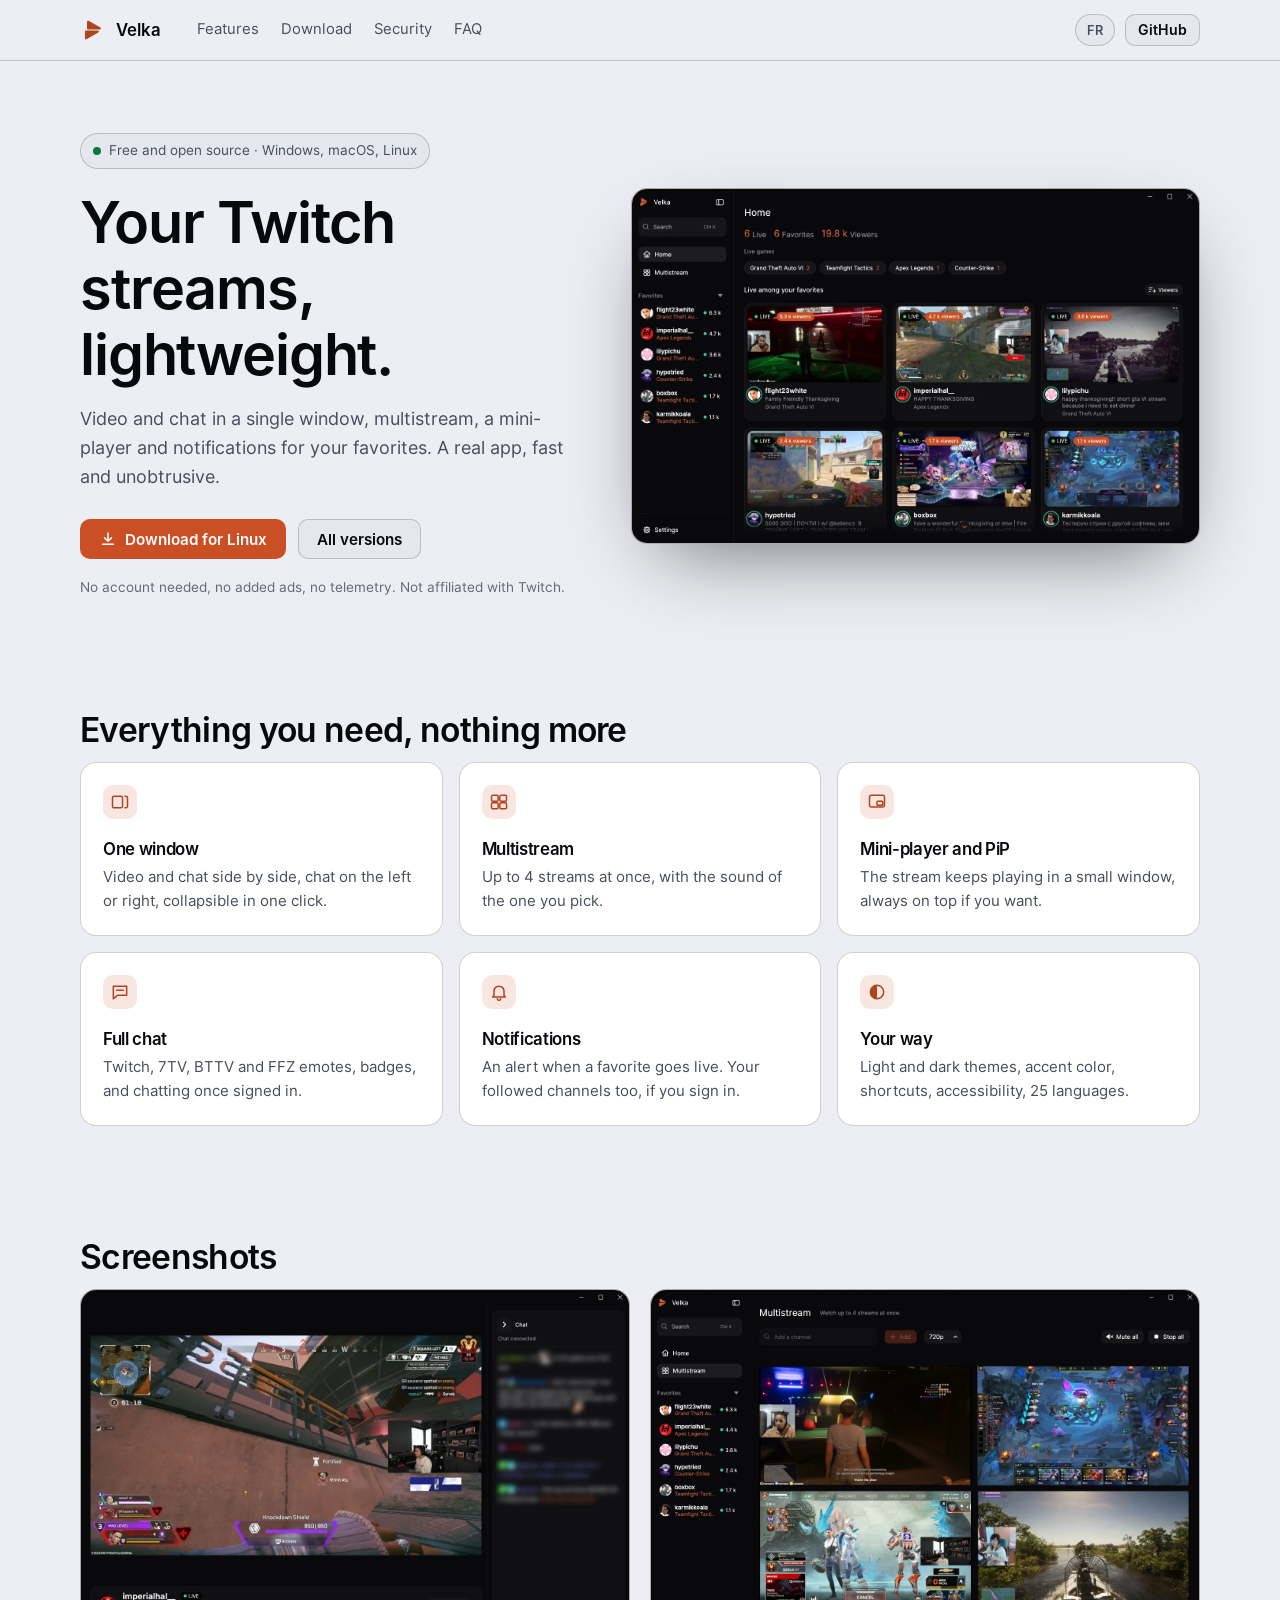
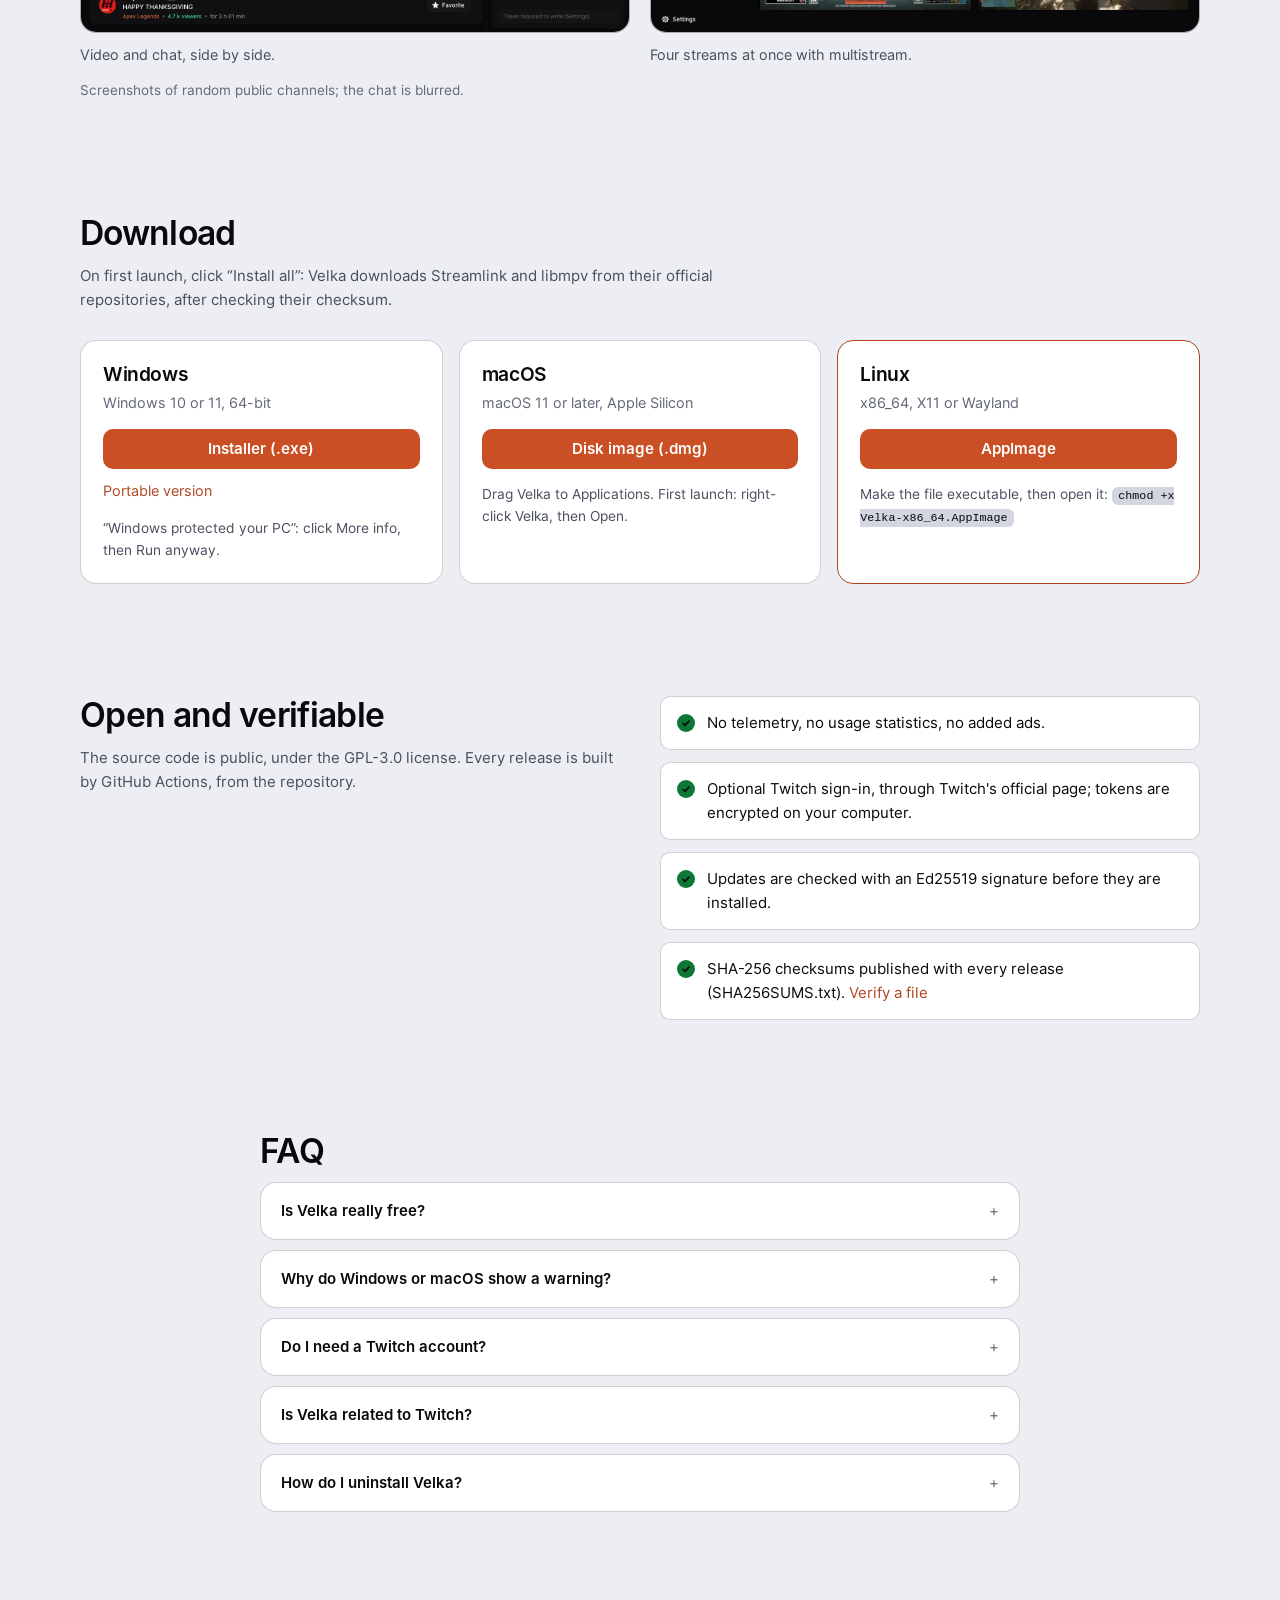
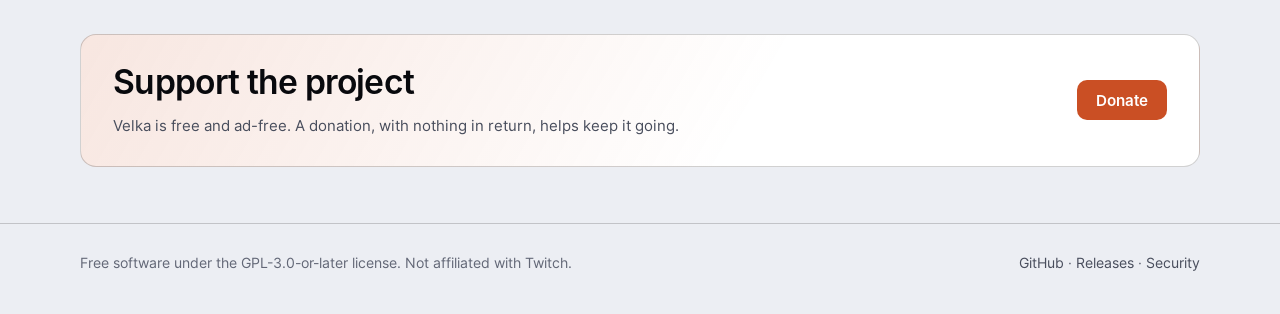
==== site/index.html @ d1357cae "Initial commit" ====
<!doctype html>
<html lang="en">
<head>
  <meta charset="utf-8">
  <meta name="viewport" content="width=device-width, initial-scale=1">
  <title>Velka — a lightweight, free and open-source Twitch player</title>
  <meta name="description" content="Velka: a lightweight Twitch player for Windows, macOS and Linux. Video and chat in one window, multistream, mini-player, notifications. Free and open source.">
  <meta name="color-scheme" content="dark light">
  <meta name="theme-color" content="#09090B">
  <link rel="icon" href="favicon.svg" type="image/svg+xml">
  <link rel="stylesheet" href="style.css">
</head>
<body>
  <a class="skip" href="#contenu" data-i18n="skip">Skip to content</a>

  <header class="top">
    <div class="wrap top-row">
      <a class="brand" href="#" aria-label="Velka">
        <svg class="mark" viewBox="0 0 100 100" aria-hidden="true"><g transform="translate(3 0)"><polygon points="28,18 73.5,44 28,44"/><polygon points="20,56 65.5,56 20,82"/></g></svg>
        <span>Velka</span>
      </a>
      <nav class="nav" aria-label="Navigation">
        <a href="#fonctions" data-i18n="nav.features">Features</a>
        <a href="#installer" data-i18n="nav.install">Download</a>
        <a href="#confiance" data-i18n="nav.trust">Security</a>
        <a href="#faq" data-i18n="nav.faq">FAQ</a>
      </nav>
      <div class="top-actions">
        <button class="pill-btn" id="lang" type="button" aria-label="Français">FR</button>
        <a class="btn btn-secondary btn-sm" href="https://github.com/Keeyzn/velka-app" rel="noopener">GitHub</a>
      </div>
    </div>
  </header>

  <main id="contenu">
    <section class="hero">
      <div class="wrap hero-grid">
        <div class="hero-text">
          <p class="pill"><span class="dot" aria-hidden="true"></span><span data-i18n="hero.badge">Free and open source · Windows, macOS, Linux</span></p>
          <h1 data-i18n="hero.title">Your Twitch streams, lightweight.</h1>
          <p class="lead" data-i18n="hero.lead">Video and chat in a single window, multistream, a mini-player and notifications for your favorites. A real app, fast and unobtrusive.</p>
          <div class="cta">
            <a class="btn btn-primary" id="dl-main" href="#installer" rel="noopener">
              <svg viewBox="0 0 24 24" aria-hidden="true"><path d="M12 4v11m0 0-4.5-4.5M12 15l4.5-4.5M5 19h14"/></svg>
              <span id="dl-main-label" data-i18n="hero.download">Download</span>
            </a>
            <a class="btn btn-secondary" href="#installer" data-i18n="hero.other">All versions</a>
          </div>
          <p class="fine" data-i18n="hero.fine">No account needed, no added ads, no telemetry. Not affiliated with Twitch.</p>
        </div>

        <figure class="shot hero-shot">
          <img src="img/accueil.webp" width="1436" height="896" data-i18n-alt="alt.home"
                 alt="Velka home: live favorites with previews and viewer counts">
        </figure>
      </div>
    </section>

    <section id="fonctions" class="section">
      <div class="wrap">
        <h2 data-i18n="features.title">Everything you need, nothing more</h2>
        <div class="cards">
          <article class="card">
            <svg viewBox="0 0 24 24" aria-hidden="true"><rect x="3" y="5" width="12" height="14" rx="2"/><path d="M18 5h1a2 2 0 0 1 2 2v10a2 2 0 0 1-2 2h-1"/></svg>
            <h3 data-i18n="f1.t">One window</h3>
            <p data-i18n="f1.d">Video and chat side by side, chat on the left or right, collapsible in one click.</p>
          </article>
          <article class="card">
            <svg viewBox="0 0 24 24" aria-hidden="true"><rect x="3" y="4" width="8" height="7" rx="1.5"/><rect x="13" y="4" width="8" height="7" rx="1.5"/><rect x="3" y="13" width="8" height="7" rx="1.5"/><rect x="13" y="13" width="8" height="7" rx="1.5"/></svg>
            <h3 data-i18n="f2.t">Multistream</h3>
            <p data-i18n="f2.d">Up to 4 streams at once, with the sound of the one you pick.</p>
          </article>
          <article class="card">
            <svg viewBox="0 0 24 24" aria-hidden="true"><rect x="3" y="4" width="18" height="14" rx="2"/><rect x="12" y="11" width="7" height="5" rx="1"/></svg>
            <h3 data-i18n="f3.t">Mini-player and PiP</h3>
            <p data-i18n="f3.d">The stream keeps playing in a small window, always on top if you want.</p>
          </article>
          <article class="card">
            <svg viewBox="0 0 24 24" aria-hidden="true"><path d="M4 5h16v11H9l-5 4z"/><path d="M8 10h8"/></svg>
            <h3 data-i18n="f4.t">Full chat</h3>
            <p data-i18n="f4.d">Twitch, 7TV, BTTV and FFZ emotes, badges, and chatting once signed in.</p>
          </article>
          <article class="card">
            <svg viewBox="0 0 24 24" aria-hidden="true"><path d="M6 16V11a6 6 0 1 1 12 0v5l1.5 2h-15z"/><path d="M10 20a2 2 0 0 0 4 0"/></svg>
            <h3 data-i18n="f5.t">Notifications</h3>
            <p data-i18n="f5.d">An alert when a favorite goes live. Your followed channels too, if you sign in.</p>
          </article>
          <article class="card">
            <svg viewBox="0 0 24 24" aria-hidden="true"><circle cx="12" cy="12" r="8"/><path d="M12 4a8 8 0 0 0 0 16z" class="fill"/></svg>
            <h3 data-i18n="f6.t">Your way</h3>
            <p data-i18n="f6.d">Light and dark themes, accent color, shortcuts, accessibility, 25 languages.</p>
          </article>
        </div>
      </div>
    </section>

    <section id="images" class="section">
      <div class="wrap">
        <h2 data-i18n="shots.title">Screenshots</h2>
        <div class="gallery">
          <figure class="shot">
            <img src="img/lecteur.webp" width="1436" height="896" loading="lazy" data-i18n-alt="alt.player"
                 alt="Velka player: the stream video and chat in the same window">
            <figcaption data-i18n="cap.player">Video and chat, side by side.</figcaption>
          </figure>
          <figure class="shot">
            <img src="img/multistream.webp" width="1436" height="896" loading="lazy" data-i18n-alt="alt.multi"
                 alt="Velka multistream: four streams at the same time">
            <figcaption data-i18n="cap.multi">Four streams at once with multistream.</figcaption>
          </figure>
        </div>
        <p class="fine" data-i18n="shots.note">Screenshots of random public channels; the chat is blurred.</p>
      </div>
    </section>

    <section id="installer" class="section">
      <div class="wrap">
        <h2 data-i18n="install.title">Download</h2>
        <p class="sub" data-i18n="install.sub">On first launch, click “Install all”: Velka downloads Streamlink and libmpv from their official repositories, after checking their checksum.</p>
        <div class="cards three">
          <article class="card os" data-os="windows">
            <h3>Windows</h3>
            <p class="req" data-i18n="win.req">Windows 10 or 11, 64-bit</p>
            <a class="btn btn-primary btn-block" href="https://github.com/Keeyzn/velka-app/releases/latest/download/velka-setup.exe" data-i18n="win.btn">Installer (.exe)</a>
            <a class="link" href="https://github.com/Keeyzn/velka-app/releases/latest/download/velka.exe" data-i18n="win.portable">Portable version</a>
            <p class="note" data-i18n="win.note">“Windows protected your PC”: click More info, then Run anyway.</p>
          </article>
          <article class="card os" data-os="mac">
            <h3>macOS</h3>
            <p class="req" data-i18n="mac.req">macOS 11 or later, Apple Silicon</p>
            <a class="btn btn-primary btn-block" href="https://github.com/Keeyzn/velka-app/releases/latest/download/Velka-mac.dmg" data-i18n="mac.btn">Disk image (.dmg)</a>
            <p class="note" data-i18n="mac.note">Drag Velka to Applications. First launch: right-click Velka, then Open.</p>
          </article>
          <article class="card os" data-os="linux">
            <h3>Linux</h3>
            <p class="req" data-i18n="linux.req">x86_64, X11 or Wayland</p>
            <a class="btn btn-primary btn-block" href="https://github.com/Keeyzn/velka-app/releases/latest/download/Velka-x86_64.AppImage" data-i18n="linux.btn">AppImage</a>
            <p class="note"><span data-i18n="linux.note">Make the file executable, then open it:</span> <code>chmod +x Velka-x86_64.AppImage</code></p>
          </article>
        </div>
      </div>
    </section>

    <section id="confiance" class="section">
      <div class="wrap trust">
        <div>
          <h2 data-i18n="trust.title">Open and verifiable</h2>
          <p class="sub" data-i18n="trust.sub">The source code is public, under the GPL-3.0 license. Every release is built by GitHub Actions, from the repository.</p>
        </div>
        <ul class="checks">
          <li data-i18n="t1">No telemetry, no usage statistics, no added ads.</li>
          <li data-i18n="t2">Optional Twitch sign-in, through Twitch's official page; tokens are encrypted on your computer.</li>
          <li data-i18n="t3">Updates are checked with an Ed25519 signature before they are installed.</li>
          <li><span data-i18n="t4">SHA-256 checksums published with every release (SHA256SUMS.txt).</span> <a class="link" href="https://github.com/Keeyzn/velka-app/blob/main/docs/DISTRIBUTION.md" data-i18n="t4.link">Verify a file</a></li>
        </ul>
      </div>
    </section>

    <section id="faq" class="section">
      <div class="wrap narrow">
        <h2 data-i18n="faq.title">FAQ</h2>
        <details class="card faq">
          <summary data-i18n="q1">Is Velka really free?</summary>
          <p data-i18n="a1">Yes, and it will stay free: it is free software. You can support the project if you wish, with nothing in return.</p>
        </details>
        <details class="card faq">
          <summary data-i18n="q2">Why do Windows or macOS show a warning?</summary>
          <p data-i18n="a2">The files are not signed with a paid certificate. You can check their checksum against SHA256SUMS.txt before opening them.</p>
        </details>
        <details class="card faq">
          <summary data-i18n="q3">Do I need a Twitch account?</summary>
          <p data-i18n="a3">No. Signing in is only used to chat and to list your followed channels.</p>
        </details>
        <details class="card faq">
          <summary data-i18n="q4">Is Velka related to Twitch?</summary>
          <p data-i18n="a4">No. Velka is an independent project, not affiliated with Twitch. “Twitch” is a trademark of Twitch Interactive, Inc.</p>
        </details>
        <details class="card faq">
          <summary data-i18n="q5">How do I uninstall Velka?</summary>
          <p data-i18n="a5">Settings, Advanced and System, then “Uninstall”: the app and its data are removed.</p>
        </details>
      </div>
    </section>

    <section class="section">
      <div class="wrap">
        <div class="card support">
          <div>
            <h2 data-i18n="support.title">Support the project</h2>
            <p class="sub" data-i18n="support.sub">Velka is free and ad-free. A donation, with nothing in return, helps keep it going.</p>
          </div>
          <a class="btn btn-primary" href="https://ko-fi.com/velkaapp" rel="noopener" data-i18n="support.btn">Donate</a>
        </div>
      </div>
    </section>
  </main>

  <footer class="foot">
    <div class="wrap foot-row">
      <p><span data-i18n="foot.license">Free software under the GPL-3.0-or-later license.</span> <span data-i18n="foot.aff">Not affiliated with Twitch.</span></p>
      <p>
        <a href="https://github.com/Keeyzn/velka-app" rel="noopener">GitHub</a> ·
        <a href="https://github.com/Keeyzn/velka-app/releases" rel="noopener" data-i18n="foot.releases">Releases</a> ·
        <a href="https://github.com/Keeyzn/velka-app/blob/main/SECURITY.md" rel="noopener" data-i18n="foot.security">Security</a>
      </p>
    </div>
  </footer>

  <script src="main.js"></script>
</body>
</html>
---- site/style.css ----
/* Site de Velka : mêmes couleurs, rayons et police que l'application (src/ui/theme.rs, DESIGN.md). */

@font-face { font-family: "Inter"; src: url("fonts/Inter-Regular.otf") format("opentype"); font-weight: 400; font-display: swap; }
@font-face { font-family: "Inter"; src: url("fonts/Inter-SemiBold.otf") format("opentype"); font-weight: 600; font-display: swap; }

/* Thème « Dark » de l'application (noir, surfaces très proches, bordures hairline). */
:root {
  --bg: #09090b;
  --s1: #101012;
  --s2: #161618;
  --s3: #1d1d20;
  --border: rgb(255 255 255 / 6%);
  --border-hover: rgb(255 255 255 / 12%);
  --text: #fafafa;
  --muted: #8b8b93;
  --faint: #7f7f86;
  --positive: #34d399;
  --negative: #f0525b;
  --accent: #ca4f24;          /* fond des boutons principaux, texte blanc : 4,5:1 */
  --accent-hover: #b6471f;
  --accent-text: #d16640;     /* texte, liens, anneau de focus : ≥ 4,5:1 sur toutes les surfaces */
  --accent-soft: rgb(202 79 36 / 14%);
  --r-card: 16px;
  --r-inner: 10px;
  --btn-h: 40px;
  color-scheme: dark;
}

/* Thème « Clair » de l'application, si le système est en clair. */
@media (prefers-color-scheme: light) {
  :root {
    --bg: #eceef3;
    --s1: #ffffff;
    --s2: #e4e7ee;
    --s3: #d2d6e1;
    --border: rgb(0 0 0 / 18%);
    --border-hover: rgb(0 0 0 / 33%);
    --text: #08090d;
    --muted: #484d5c;
    --faint: #626776;
    --positive: #0d7835;
    --accent-text: #b0451f;
    color-scheme: light;
  }
}

* { box-sizing: border-box; }
html { scroll-behavior: smooth; }
body {
  margin: 0;
  background: var(--bg);
  color: var(--text);
  font: 15px/1.6 "Inter", system-ui, -apple-system, "Segoe UI", sans-serif;
  -webkit-font-smoothing: antialiased;
}
h1, h2, h3 { font-weight: 600; letter-spacing: -0.02em; line-height: 1.15; margin: 0; }
h1 { font-size: clamp(2.4rem, 5.5vw, 3.6rem); }
h2 { font-size: clamp(1.6rem, 3vw, 2.1rem); margin-bottom: 12px; }
h3 { font-size: 1.05rem; margin: 14px 0 6px; }
p { margin: 0; }
a { color: var(--accent-text); text-decoration: none; }
a:hover { text-decoration: underline; }
code { font-family: ui-monospace, "Cascadia Code", Consolas, monospace; font-size: 0.85em; background: var(--s3); padding: 2px 6px; border-radius: 6px; color: var(--text); }
:focus-visible { outline: 2px solid var(--accent-text); outline-offset: 3px; border-radius: 6px; }

.wrap { width: min(1120px, 100% - 40px); margin-inline: auto; }
.narrow { width: min(760px, 100% - 40px); }

.skip { position: absolute; left: 12px; top: -60px; z-index: 10; background: var(--accent); color: #fff; padding: 8px 14px; border-radius: var(--r-inner); }
.skip:focus { top: 12px; }

/* Barre du haut */
.top { position: sticky; top: 0; z-index: 5; background: color-mix(in srgb, var(--bg) 82%, transparent); backdrop-filter: blur(12px); border-bottom: 1px solid var(--border); }
.top-row { display: flex; align-items: center; gap: 24px; height: 60px; }
.brand { display: flex; align-items: center; gap: 10px; color: var(--text); font-weight: 600; font-size: 1.05rem; }
.brand:hover { text-decoration: none; }
.mark { width: 26px; height: 26px; fill: var(--accent-text); stroke: var(--accent-text); stroke-width: 8; stroke-linejoin: round; }
.nav { display: flex; gap: 22px; margin-left: 12px; }
.nav a { color: var(--muted); font-size: 0.93rem; }
.nav a:hover { color: var(--text); text-decoration: none; }
.top-actions { margin-left: auto; display: flex; align-items: center; gap: 10px; }

/* Boutons (BTN_H, rayon interne, un seul accent) */
.btn {
  display: inline-flex; align-items: center; justify-content: center; gap: 8px;
  height: var(--btn-h); padding: 0 18px; border-radius: var(--r-inner);
  font: 600 0.95rem/1 "Inter", system-ui, sans-serif; border: 1px solid transparent; cursor: pointer;
  transition: background-color .15s ease, border-color .15s ease, transform .1s ease;
}
.btn:hover { text-decoration: none; }
.btn:active { transform: translateY(1px); }
.btn svg { width: 18px; height: 18px; fill: none; stroke: currentColor; stroke-width: 2; stroke-linecap: round; stroke-linejoin: round; }
.btn-primary { background: var(--accent); color: #fff; }
.btn-primary:hover { background: var(--accent-hover); }
.btn-secondary { background: var(--s2); color: var(--text); border-color: var(--border); }
.btn-secondary:hover { background: var(--s3); border-color: var(--border-hover); }
.btn-sm { height: 32px; padding: 0 12px; font-size: 0.88rem; }
.btn-block { width: 100%; margin-top: 14px; }
.pill-btn { height: 32px; min-width: 40px; padding: 0 10px; border-radius: 999px; background: var(--s2); color: var(--muted); border: 1px solid var(--border); font: 600 0.8rem "Inter", sans-serif; cursor: pointer; }
.pill-btn:hover { color: var(--text); border-color: var(--border-hover); }

/* Accueil */
.hero { padding: 72px 0 56px; }
.hero-grid { display: grid; grid-template-columns: 1fr 1.15fr; gap: 56px; align-items: center; }
.pill { display: inline-flex; align-items: center; gap: 8px; padding: 6px 12px; border-radius: 999px; background: var(--s2); border: 1px solid var(--border); color: var(--muted); font-size: 0.85rem; margin-bottom: 20px; }
.dot { width: 8px; height: 8px; border-radius: 50%; background: var(--positive); }
.lead { color: var(--muted); font-size: 1.12rem; margin: 18px 0 28px; max-width: 34em; }
.cta { display: flex; flex-wrap: wrap; gap: 12px; }
.fine { color: var(--faint); font-size: 0.85rem; margin-top: 18px; }

/* Captures d'écran de l'application */
.shot { margin: 0; }
.shot img { display: block; width: 100%; height: auto; border-radius: var(--r-card); border: 1px solid var(--border-hover); background: var(--s1); }
.hero-shot img { box-shadow: 0 30px 80px -30px rgb(0 0 0 / 60%); }
.shot figcaption { color: var(--muted); font-size: 0.9rem; margin-top: 10px; }
.gallery { display: grid; grid-template-columns: 1fr 1fr; gap: 20px; margin-top: 8px; }
#images .fine { margin-top: 14px; }

/* Sections et cartes (rayon 16, surface-1, bordure hairline) */
.section { padding: 56px 0; }
.sub { color: var(--muted); max-width: 46em; margin-bottom: 28px; }
.cards { display: grid; grid-template-columns: repeat(3, 1fr); gap: 16px; }
.card { background: var(--s1); border: 1px solid var(--border); border-radius: var(--r-card); padding: 22px; transition: border-color .15s ease; }
.card:hover { border-color: var(--border-hover); }
.card > svg { width: 34px; height: 34px; padding: 7px; border-radius: var(--r-inner); background: var(--accent-soft); fill: none; stroke: var(--accent-text); stroke-width: 1.8; stroke-linecap: round; stroke-linejoin: round; }
.card > svg .fill { fill: var(--accent-text); stroke: none; }
.card p { color: var(--muted); }
.os h3 { margin-top: 0; font-size: 1.2rem; }
.os .req { color: var(--faint); font-size: 0.9rem; }
.os .link { display: inline-block; margin-top: 10px; font-size: 0.9rem; }
.os .note { margin-top: 14px; font-size: 0.86rem; }
.os.mine { border-color: var(--accent-text); }

.trust { display: grid; grid-template-columns: 1fr 1fr; gap: 40px; align-items: start; }
.checks { list-style: none; margin: 0; padding: 0; display: grid; gap: 12px; }
.checks li { position: relative; padding: 14px 16px 14px 46px; background: var(--s1); border: 1px solid var(--border); border-radius: var(--r-inner); color: var(--text); }
.checks li::before { content: ""; position: absolute; left: 16px; top: 17px; width: 18px; height: 18px; border-radius: 50%; background: var(--positive) url("data:image/svg+xml,%3Csvg xmlns='http://www.w3.org/2000/svg' viewBox='0 0 16 16'%3E%3Cpath d='M4 8.5l2.6 2.6L12 5.5' stroke='%2309090b' stroke-width='2.2' fill='none' stroke-linecap='round' stroke-linejoin='round'/%3E%3C/svg%3E") center/12px no-repeat; }

.faq { padding: 0; margin-bottom: 10px; }
.faq summary { cursor: pointer; padding: 16px 20px; font-weight: 600; list-style: none; display: flex; justify-content: space-between; gap: 16px; }
.faq summary::-webkit-details-marker { display: none; }
.faq summary::after { content: "+"; color: var(--faint); font-weight: 400; transition: transform .15s ease; }
.faq[open] summary::after { transform: rotate(45deg); }
.faq p { padding: 0 20px 18px; }

.support { display: flex; align-items: center; justify-content: space-between; gap: 24px; padding: 28px 32px; background: linear-gradient(120deg, var(--accent-soft), transparent 60%), var(--s1); }
.support .sub { margin-bottom: 0; }

.foot { border-top: 1px solid var(--border); padding: 28px 0 40px; color: var(--faint); font-size: 0.88rem; }
.foot-row { display: flex; justify-content: space-between; gap: 16px; flex-wrap: wrap; }
.foot a { color: var(--muted); }

/* Petits écrans */
@media (max-width: 900px) {
  .hero-grid, .trust { grid-template-columns: 1fr; }
  .cards, .cards.three { grid-template-columns: 1fr 1fr; }
  .nav { display: none; }
}
@media (max-width: 620px) {
  .cards, .cards.three { grid-template-columns: 1fr; }
  .gallery { grid-template-columns: 1fr; }
  .support { flex-direction: column; align-items: flex-start; }
}

/* Animations réduites (comme le réglage de l'application) */
@media (prefers-reduced-motion: reduce) {
  html { scroll-behavior: auto; }
  *, *::before, *::after { animation: none !important; transition: none !important; }
}
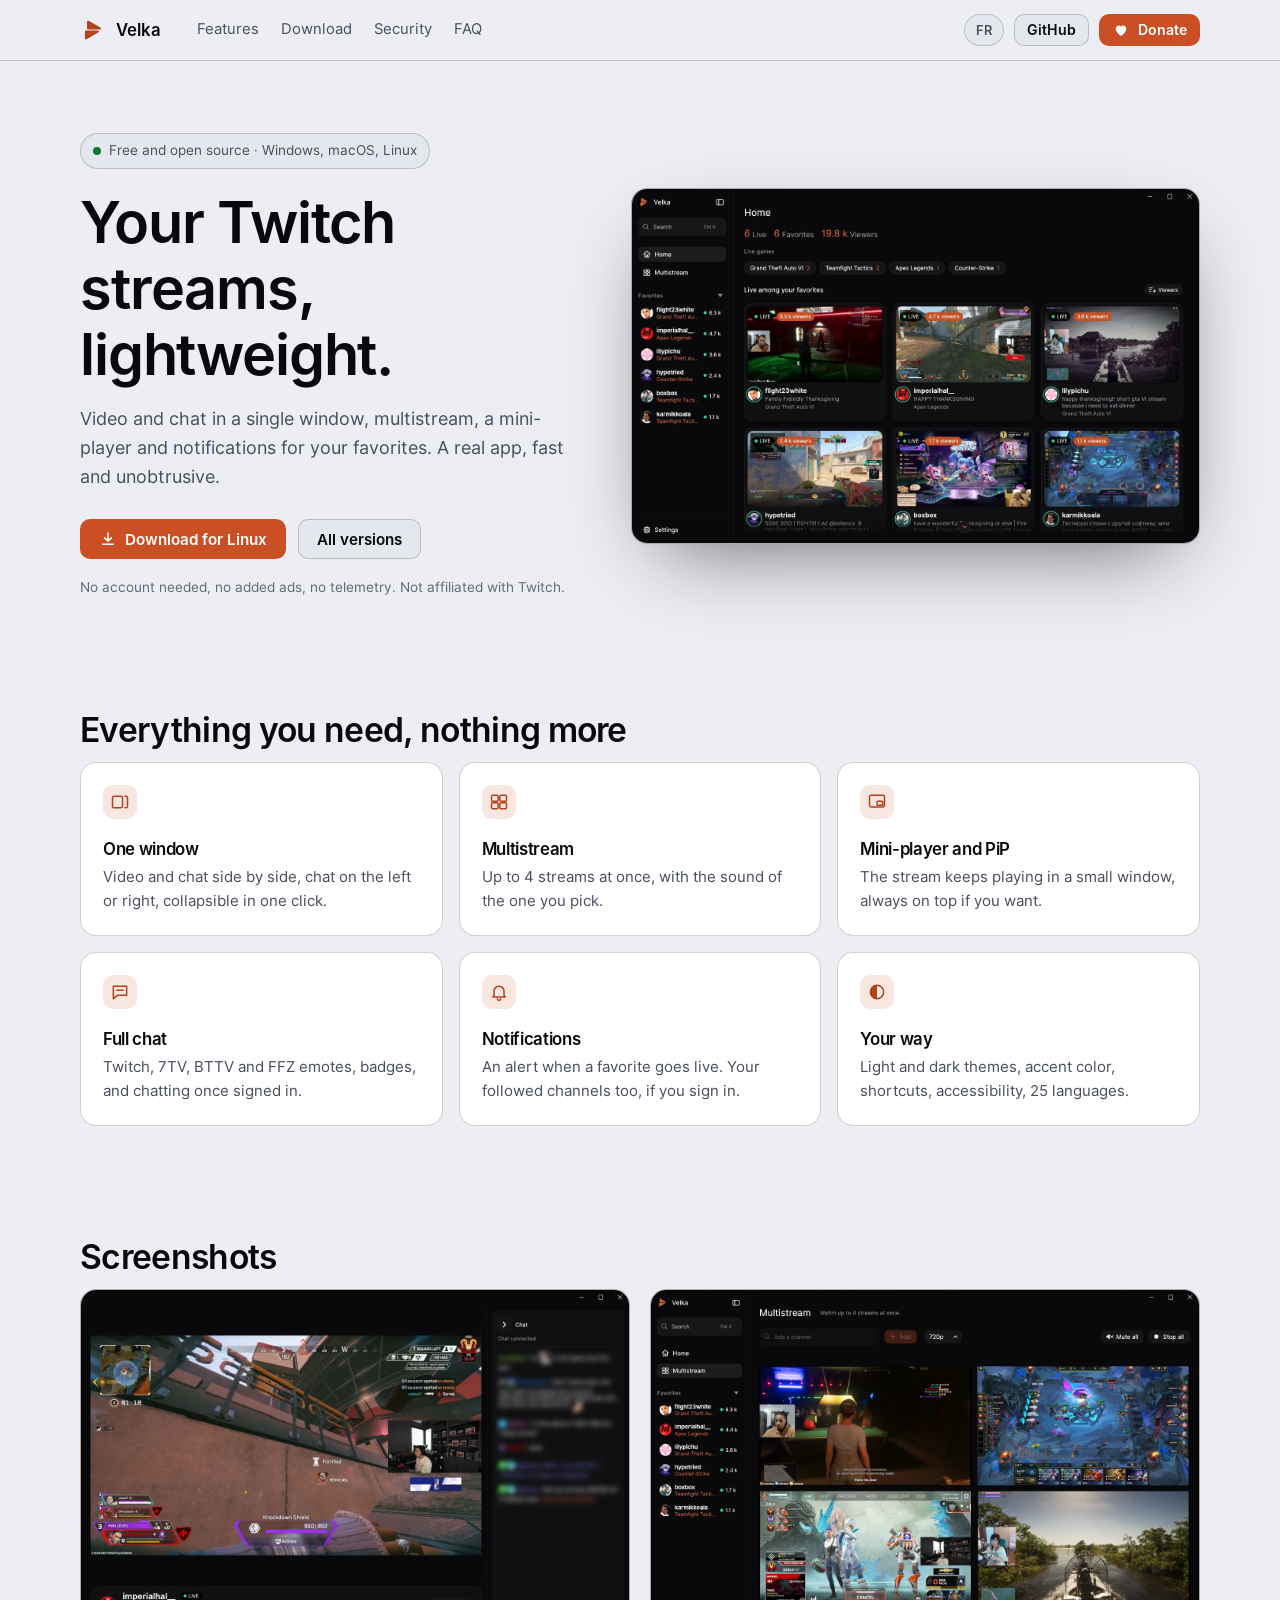
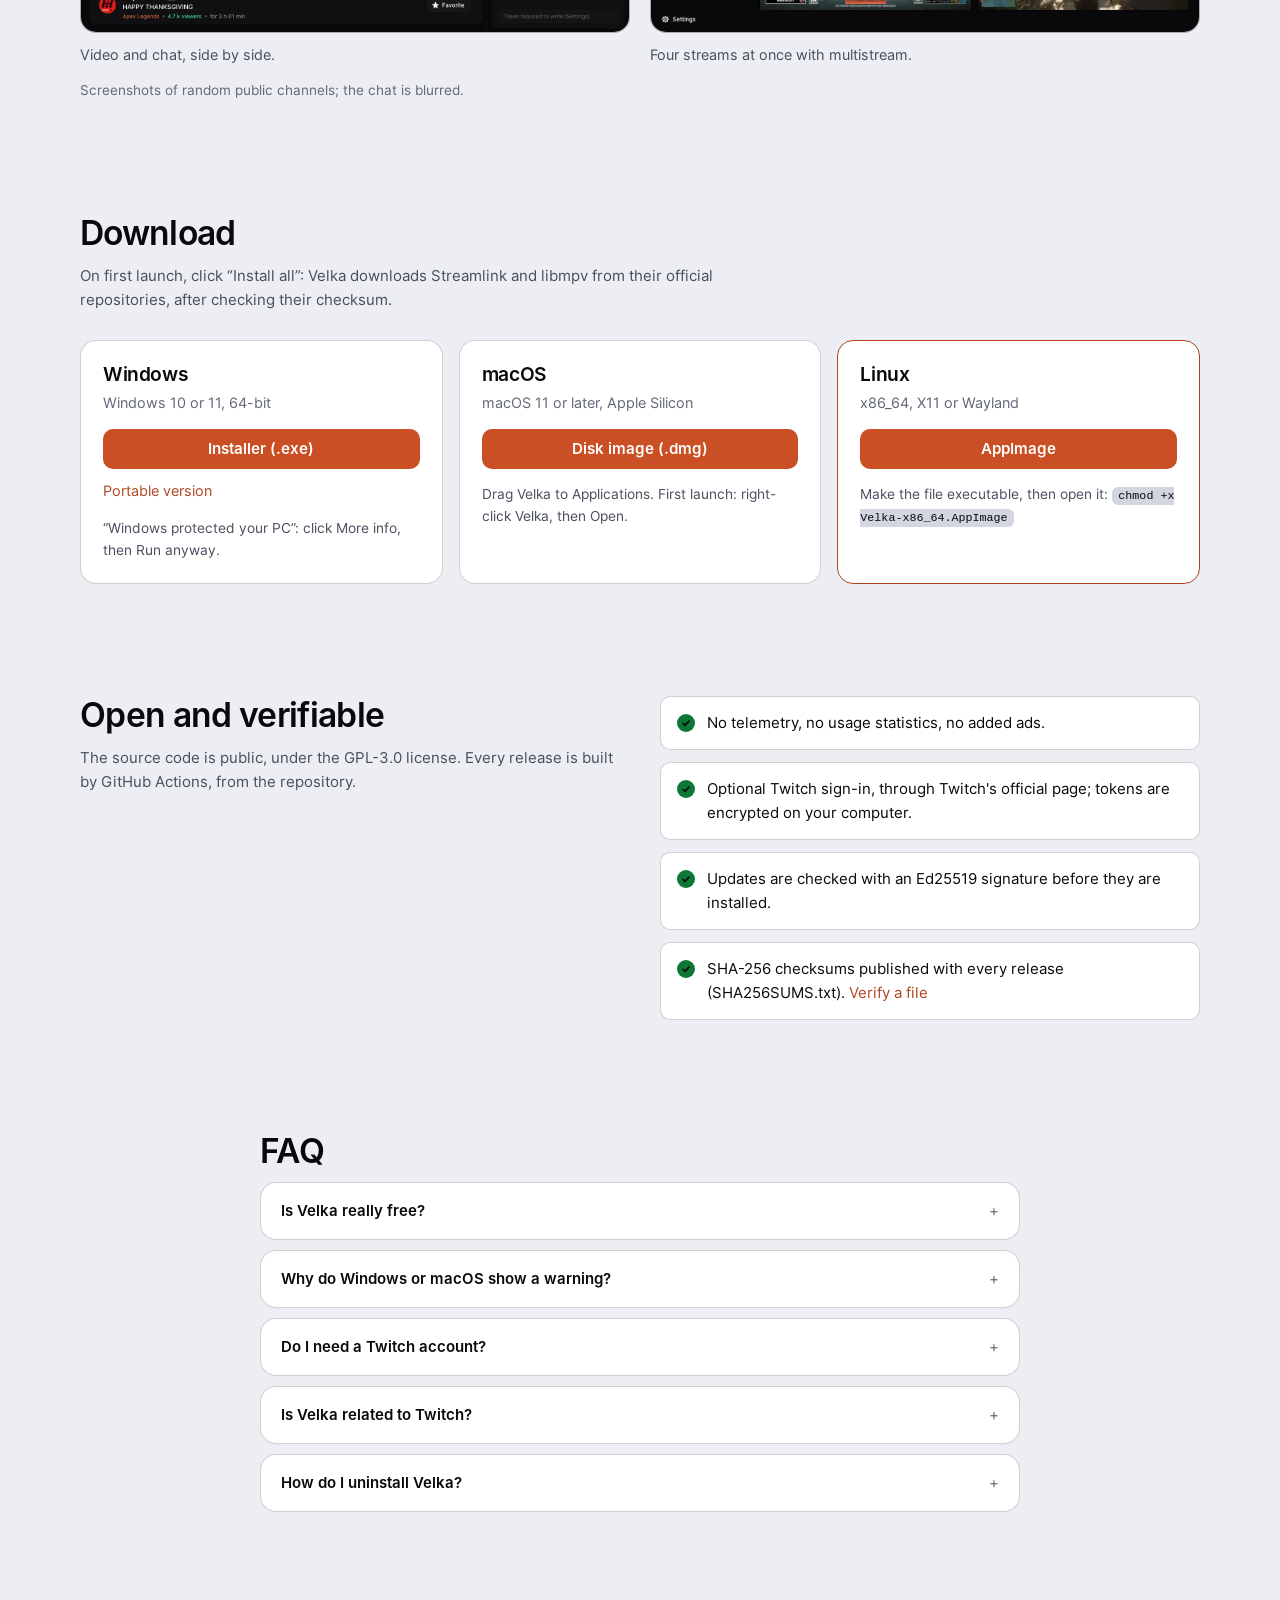
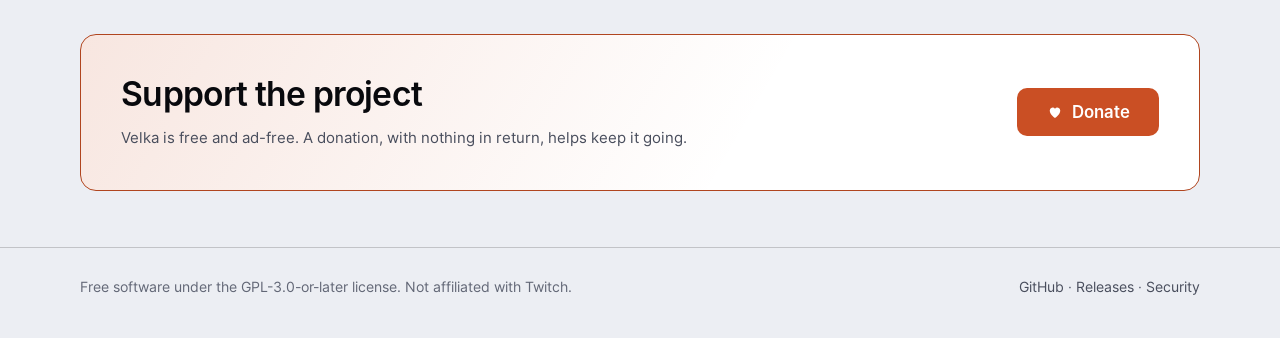
==== commit 9f8ed925: "Site : bouton de don dans l'en-tête, bloc de soutien mis en avant" ====
--- a/site/index.html
+++ b/site/index.html
@@ -28,6 +28,7 @@
       <div class="top-actions">
         <button class="pill-btn" id="lang" type="button" aria-label="Français">FR</button>
         <a class="btn btn-secondary btn-sm" href="https://github.com/Keeyzn/velka-app" rel="noopener">GitHub</a>
+        <a class="btn btn-donate btn-sm" href="https://ko-fi.com/velkaapp" rel="noopener"><svg viewBox="0 0 24 24" aria-hidden="true"><path d="M12 20s-7-4.4-7-10a4 4 0 0 1 7-2.5A4 4 0 0 1 19 10c0 5.6-7 10-7 10z"/></svg><span data-i18n="support.btn">Donate</span></a>
       </div>
     </div>
   </header>
@@ -189,7 +190,7 @@
             <h2 data-i18n="support.title">Support the project</h2>
             <p class="sub" data-i18n="support.sub">Velka is free and ad-free. A donation, with nothing in return, helps keep it going.</p>
           </div>
-          <a class="btn btn-primary" href="https://ko-fi.com/velkaapp" rel="noopener" data-i18n="support.btn">Donate</a>
+          <a class="btn btn-donate btn-lg" href="https://ko-fi.com/velkaapp" rel="noopener"><svg viewBox="0 0 24 24" aria-hidden="true"><path d="M12 20s-7-4.4-7-10a4 4 0 0 1 7-2.5A4 4 0 0 1 19 10c0 5.6-7 10-7 10z"/></svg><span data-i18n="support.btn">Donate</span></a>
         </div>
       </div>
     </section>
--- a/site/style.css
+++ b/site/style.css
@@ -94,6 +94,10 @@
 .btn-primary:hover { background: var(--accent-hover); }
 .btn-secondary { background: var(--s2); color: var(--text); border-color: var(--border); }
 .btn-secondary:hover { background: var(--s3); border-color: var(--border-hover); }
+.btn-donate { background: var(--accent); color: #fff; }
+.btn-donate:hover { background: var(--accent-hover); }
+.btn-donate svg { fill: currentColor; stroke: none; }
+.btn-lg { height: 48px; padding: 0 28px; font-size: 1.05rem; }
 .btn-sm { height: 32px; padding: 0 12px; font-size: 0.88rem; }
 .btn-block { width: 100%; margin-top: 14px; }
 .pill-btn { height: 32px; min-width: 40px; padding: 0 10px; border-radius: 999px; background: var(--s2); color: var(--muted); border: 1px solid var(--border); font: 600 0.8rem "Inter", sans-serif; cursor: pointer; }
@@ -143,7 +147,7 @@
 .faq[open] summary::after { transform: rotate(45deg); }
 .faq p { padding: 0 20px 18px; }
 
-.support { display: flex; align-items: center; justify-content: space-between; gap: 24px; padding: 28px 32px; background: linear-gradient(120deg, var(--accent-soft), transparent 60%), var(--s1); }
+.support { display: flex; align-items: center; justify-content: space-between; gap: 24px; padding: 40px; border-color: var(--accent-text); background: linear-gradient(120deg, var(--accent-soft), transparent 60%), var(--s1); }
 .support .sub { margin-bottom: 0; }
 
 .foot { border-top: 1px solid var(--border); padding: 28px 0 40px; color: var(--faint); font-size: 0.88rem; }
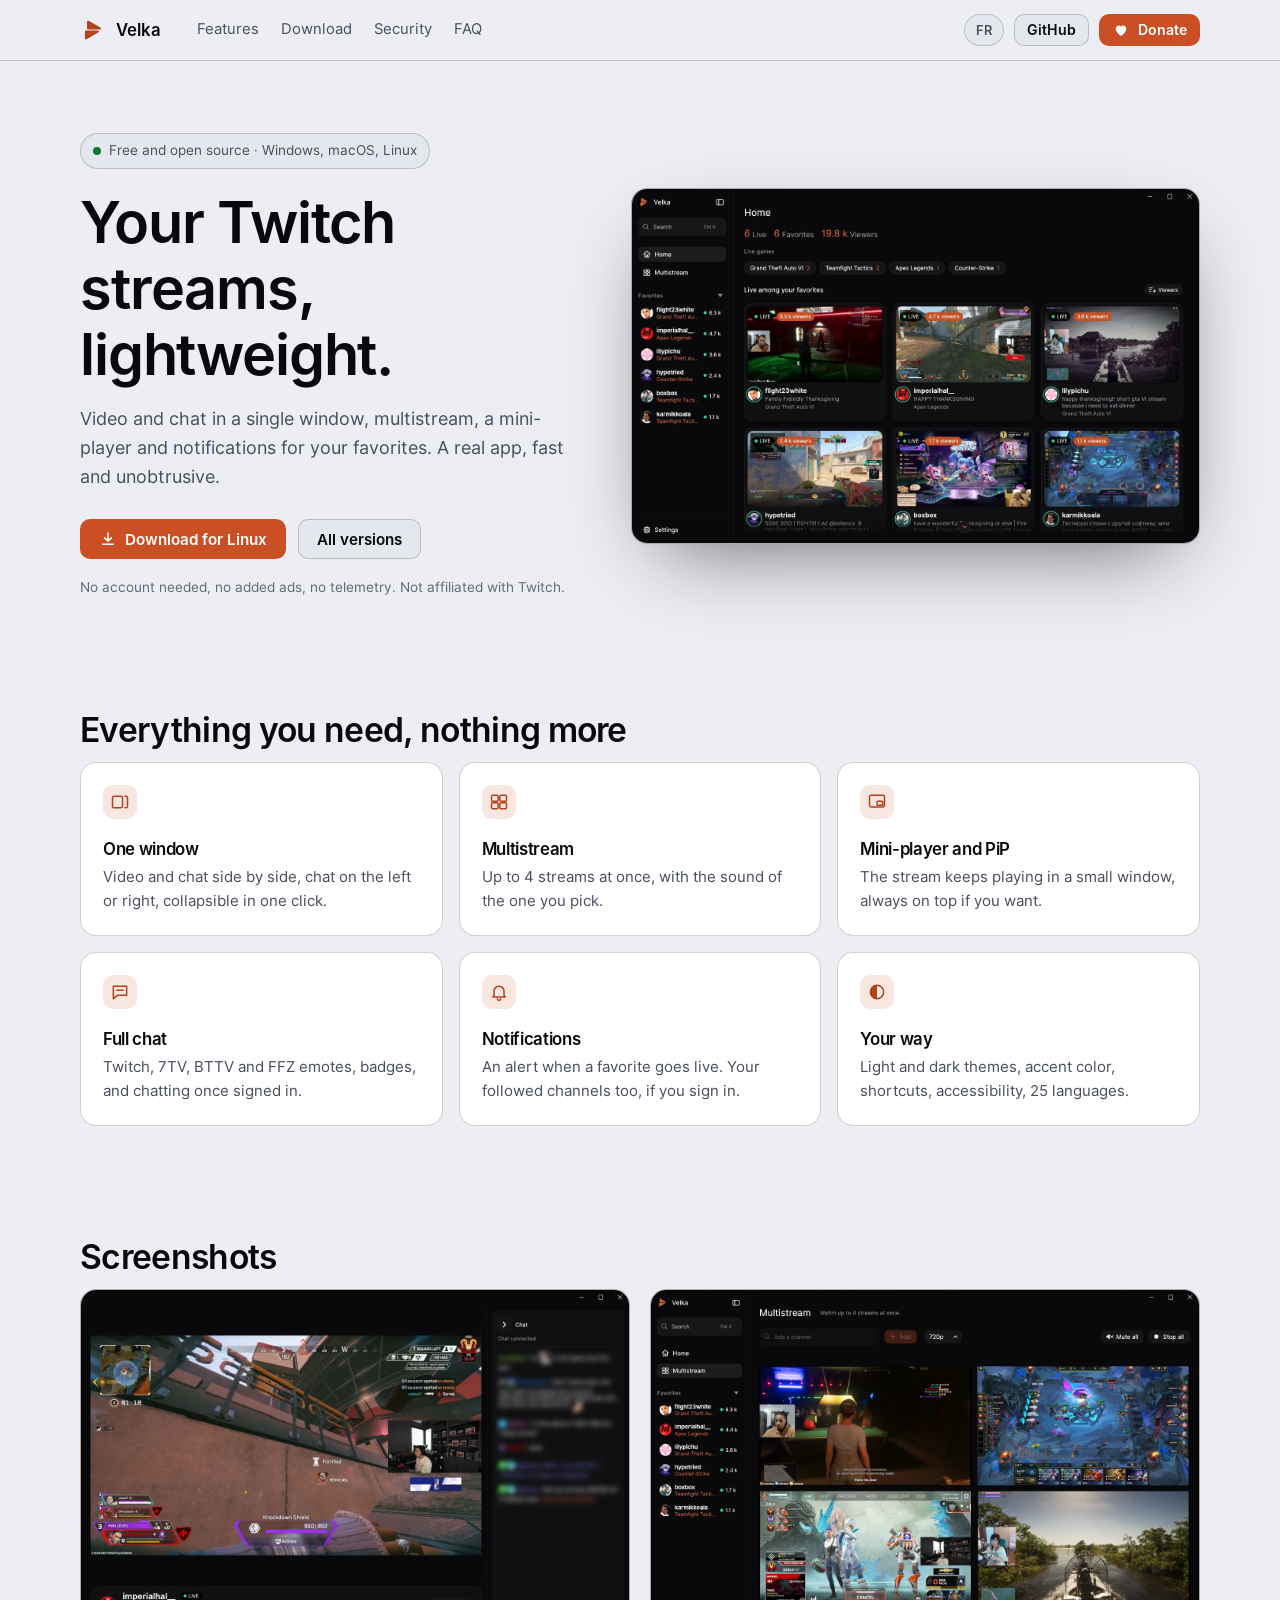
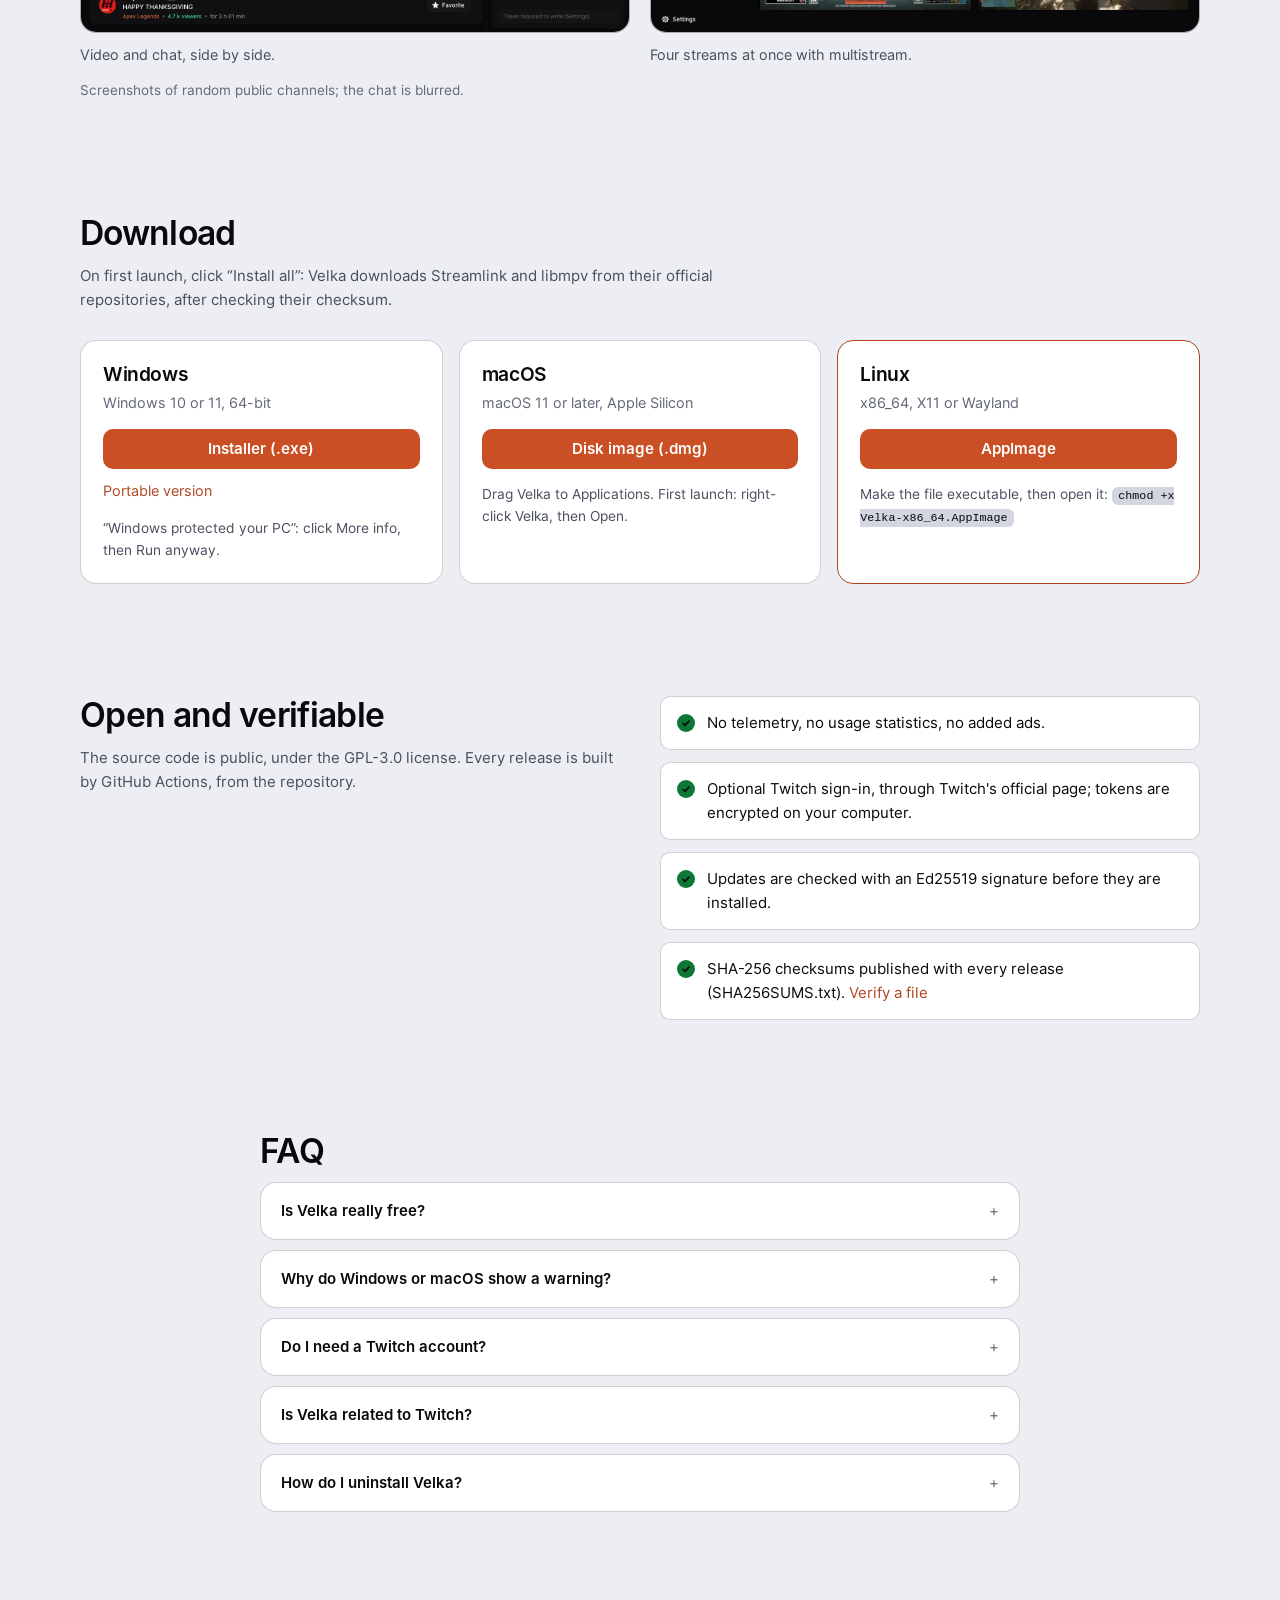
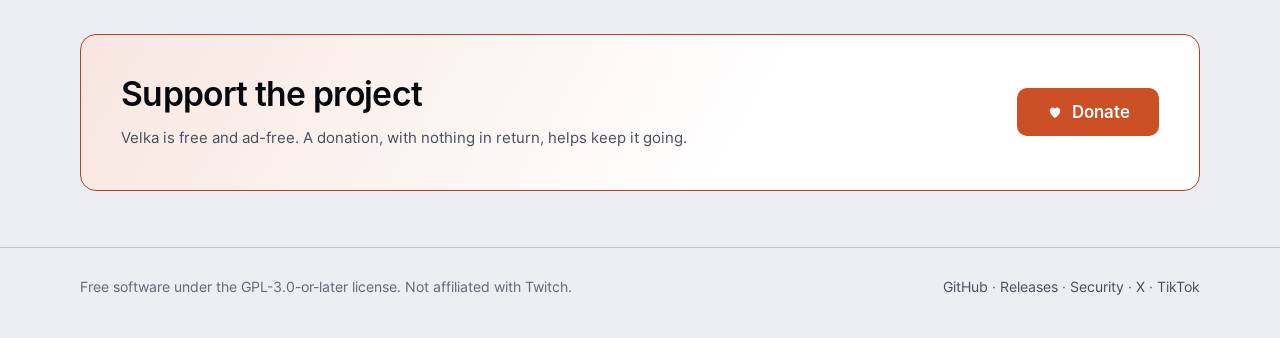
==== commit 40d93028: "Site : liens X et TikTok dans le pied de page et les données structurées" ====
--- a/site/index.html
+++ b/site/index.html
@@ -7,6 +7,37 @@
   <meta name="description" content="Velka: a lightweight Twitch player for Windows, macOS and Linux. Video and chat in one window, multistream, mini-player, notifications. Free and open source.">
   <meta name="color-scheme" content="dark light">
   <meta name="theme-color" content="#09090B">
+  <meta name="msvalidate.01" content="2930CBA5148E62E01FFB61C7E5594CD7">
+  <link rel="canonical" href="https://keeyzn.github.io/velka-app/">
+  <meta name="robots" content="index, follow, max-image-preview:large">
+  <meta name="keywords" content="Twitch player, Twitch desktop app, Twitch multistream, Twitch chat, Streamlink GUI, open source, free, Windows, macOS, Linux">
+  <meta property="og:type" content="website">
+  <meta property="og:site_name" content="Velka">
+  <meta property="og:title" content="Velka — a lightweight, free and open-source Twitch player">
+  <meta property="og:description" content="Video and chat in one window, multistream, mini-player and notifications. Windows, macOS and Linux. Free, no account, no telemetry.">
+  <meta property="og:url" content="https://keeyzn.github.io/velka-app/">
+  <meta property="og:image" content="https://keeyzn.github.io/velka-app/img/accueil.webp">
+  <meta property="og:image:alt" content="Velka home screen with live favorites">
+  <meta name="twitter:card" content="summary_large_image">
+  <meta name="twitter:title" content="Velka — a lightweight, free and open-source Twitch player">
+  <meta name="twitter:description" content="Video and chat in one window, multistream, mini-player and notifications. Free and open source.">
+  <meta name="twitter:image" content="https://keeyzn.github.io/velka-app/img/accueil.webp">
+  <script type="application/ld+json">
+  {
+    "@context": "https://schema.org",
+    "@type": "SoftwareApplication",
+    "name": "Velka",
+    "applicationCategory": "MultimediaApplication",
+    "operatingSystem": "Windows 10, Windows 11, macOS 11+, Linux",
+    "description": "Lightweight Twitch player: video and chat in one window, multistream, mini-player and notifications. Free and open source.",
+    "url": "https://keeyzn.github.io/velka-app/",
+    "downloadUrl": "https://github.com/Keeyzn/velka-app/releases/latest",
+    "license": "https://www.gnu.org/licenses/gpl-3.0.html",
+    "image": "https://keeyzn.github.io/velka-app/img/accueil.webp",
+    "offers": { "@type": "Offer", "price": "0", "priceCurrency": "EUR" },
+    "sameAs": ["https://x.com/VelkaApp", "https://www.tiktok.com/@velka.app"]
+  }
+  </script>
   <link rel="icon" href="favicon.svg" type="image/svg+xml">
   <link rel="stylesheet" href="style.css">
 </head>
@@ -202,7 +233,9 @@
       <p>
         <a href="https://github.com/Keeyzn/velka-app" rel="noopener">GitHub</a> ·
         <a href="https://github.com/Keeyzn/velka-app/releases" rel="noopener" data-i18n="foot.releases">Releases</a> ·
-        <a href="https://github.com/Keeyzn/velka-app/blob/main/SECURITY.md" rel="noopener" data-i18n="foot.security">Security</a>
+        <a href="https://github.com/Keeyzn/velka-app/blob/main/SECURITY.md" rel="noopener" data-i18n="foot.security">Security</a> ·
+        <a href="https://x.com/VelkaApp" rel="me noopener">X</a> ·
+        <a href="https://www.tiktok.com/@velka.app" rel="me noopener">TikTok</a>
       </p>
     </div>
   </footer>
